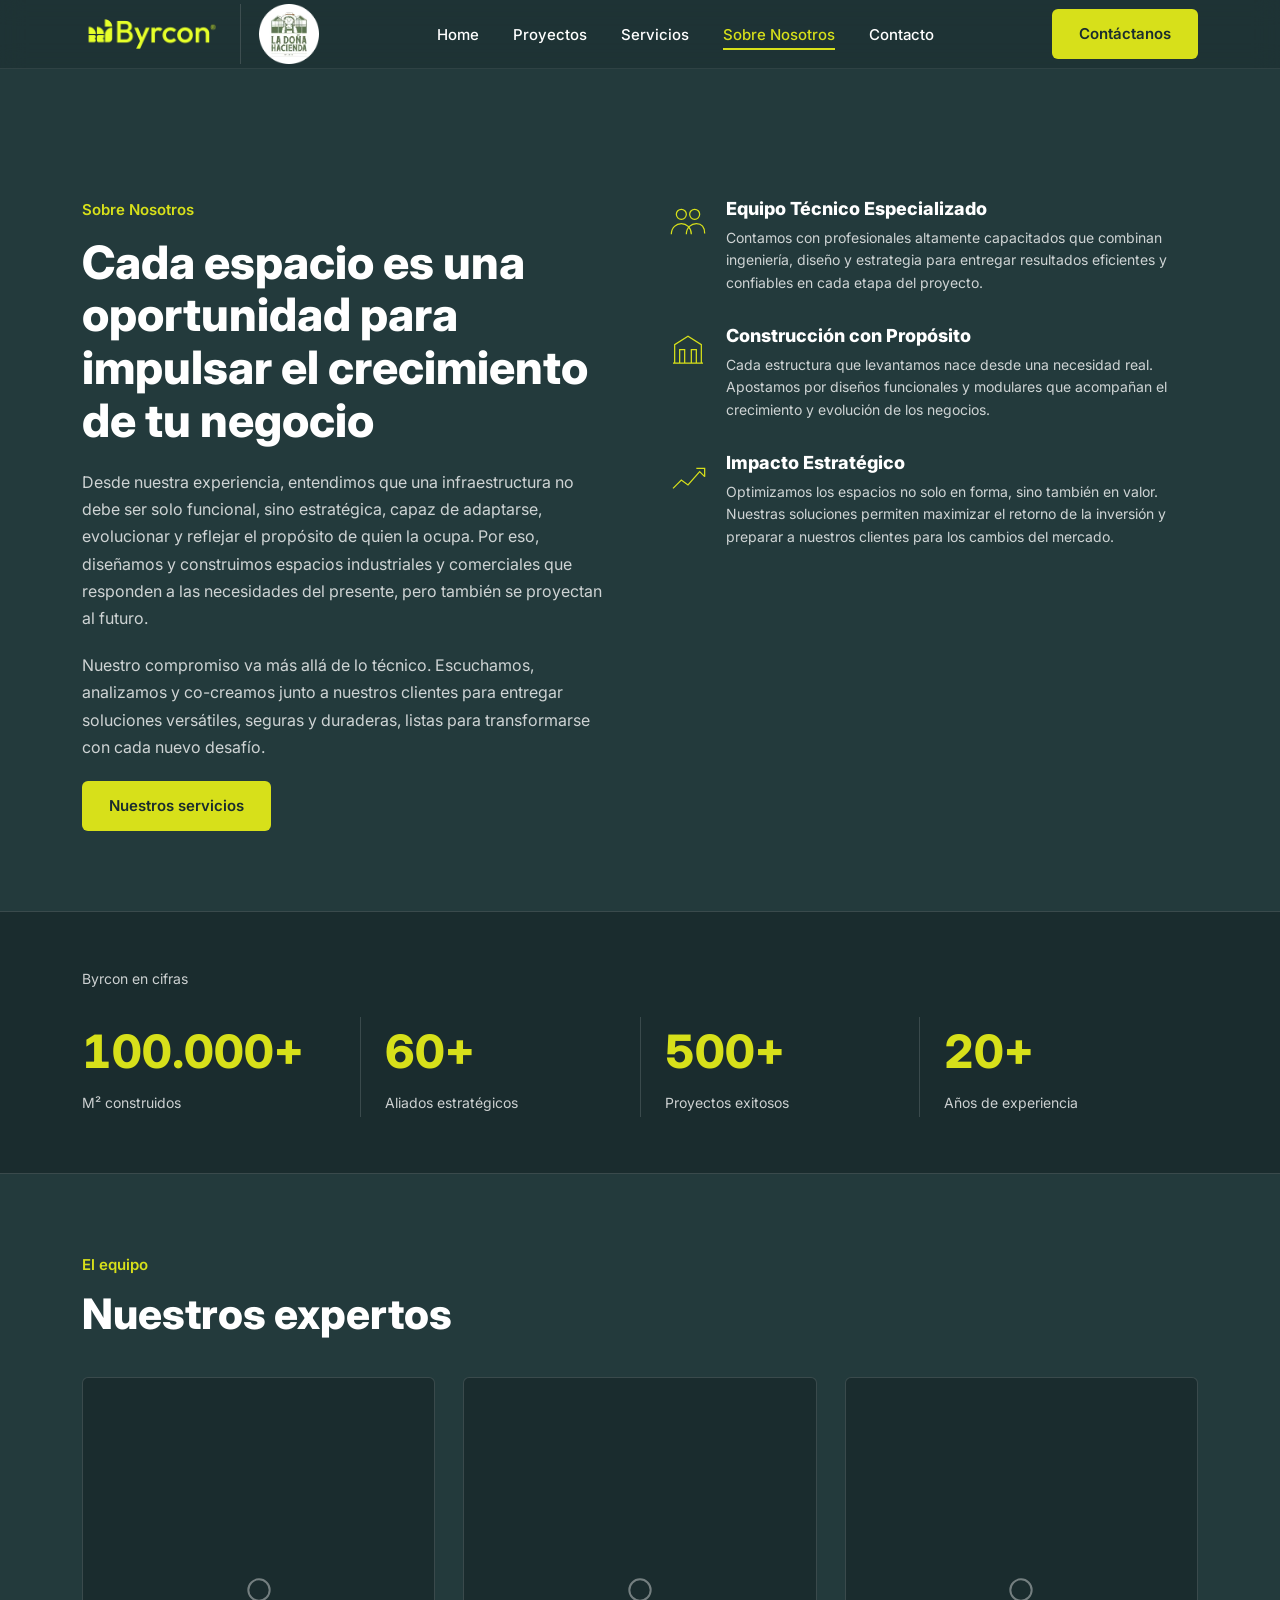
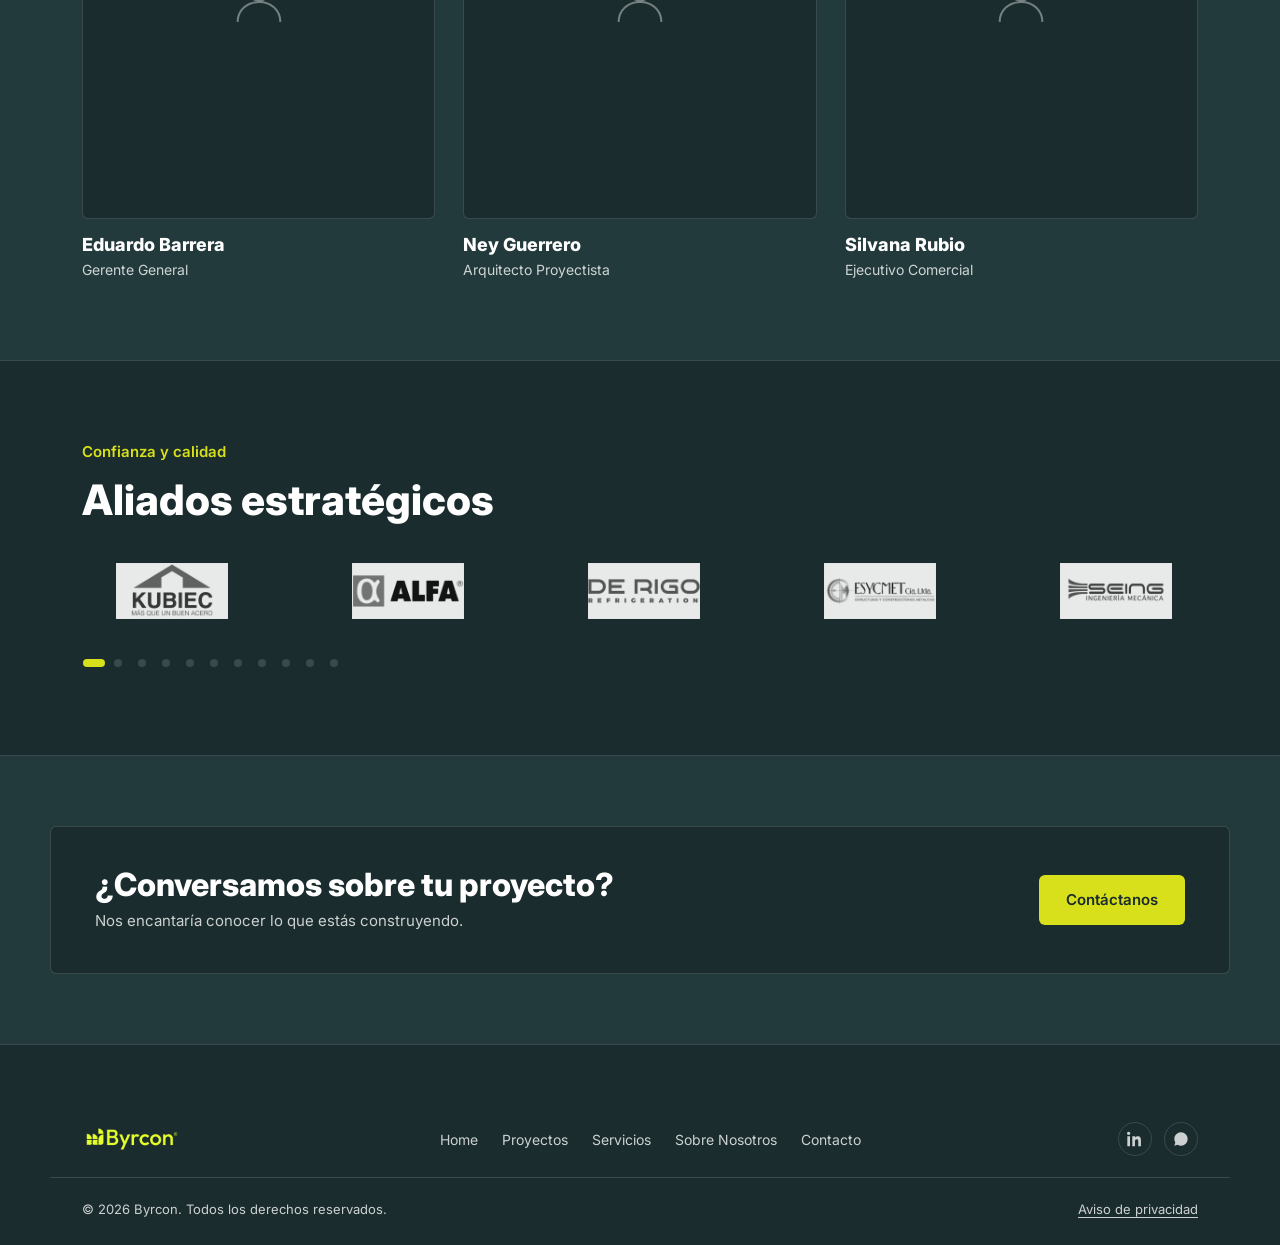
==== pages/nosotros.html @ b9a2935d "Initial commit" ====
<!DOCTYPE html>
<html lang="es">

<head>
  <meta charset="UTF-8">
  <meta name="viewport" content="width=device-width, initial-scale=1.0">
  <script>document.documentElement.classList.add('js')</script>
  <title>Sobre Nosotros | Byrcon</title>
  <meta name="description"
    content="Conoce a Byrcon: más de 20 años construyendo espacios industriales y comerciales en Ecuador, con un equipo comprometido con la calidad y la transparencia.">
  <link rel="icon" type="image/png" href="../images/favicon.png">
  <meta property="og:type" content="website">
  <meta property="og:title" content="Sobre Nosotros | Byrcon">
  <meta property="og:description" content="Conoce a Byrcon: más de 20 años construyendo espacios industriales y comerciales en Ecuador, con un equipo comprometido con la calidad y la transparencia.">
  <meta property="og:image" content="https://byrcon.com.ec/images/hero-bg.jpg">
  <meta property="og:url" content="https://byrcon.com.ec/pages/nosotros.html">
  <link rel="canonical" href="https://byrcon.com.ec/pages/nosotros.html">
  <link rel="preconnect" href="https://fonts.googleapis.com">
  <link rel="preconnect" href="https://fonts.gstatic.com" crossorigin>
  <link href="https://fonts.googleapis.com/css2?family=Inter:wght@400;500;600;700;800&display=swap" rel="stylesheet">
  <link rel="stylesheet" href="../css/base.css">
  <link rel="stylesheet" href="../css/nosotros.css">
</head>

<body>

  <header class="site-header">
    <div class="container header-row">
      <div class="logo-group">
        <a class="logo" href="../index.html">
          <img src="../images/byrcon-logo.png" alt="Byrcon" class="logo-img">
        </a>
        <a class="partner-brand-link" href="https://alesk16.github.io/LaDonaRedesign/" target="_blank" rel="noopener noreferrer" aria-label="Visitar La Doña Hacienda (sitio externo, se abre en una pestaña nueva)">
          <img src="../images/dona-hacienda-logo.png" alt="La Doña Hacienda" class="partner-brand-logo">
        </a>
      </div>

      <nav class="primary-nav" id="primaryNav">
        <ul>
          <li><a href="../index.html">Home</a></li>
          <li><a href="proyectos.html">Proyectos</a></li>
          <li><a href="servicios.html">Servicios</a></li>
          <li><a href="nosotros.html" class="active">Sobre Nosotros</a></li>
          <li><a href="../index.html#contacto">Contacto</a></li>
        </ul>
      </nav>

      <div class="header-right">
        <a href="../index.html#contacto" class="btn btn-accent">Contáctanos</a>
        <button class="menu-toggle" id="menuToggle" aria-label="Abrir menú" aria-expanded="false">
          <span></span><span></span><span></span>
        </button>
      </div>
    </div>
  </header>

  <main>
    <section class="nosotros-intro reveal">
      <div class="container nosotros-intro-grid">
        <div>
          <p class="section-eyebrow">Sobre Nosotros</p>
          <h1>Cada espacio es una oportunidad para impulsar el crecimiento de tu negocio</h1>
          <p class="nosotros-intro-p">Desde nuestra experiencia, entendimos que una infraestructura no debe ser solo
            funcional, sino estratégica, capaz de adaptarse, evolucionar y reflejar el propósito de quien la ocupa. Por
            eso, diseñamos y construimos espacios industriales y comerciales que responden a las necesidades del
            presente, pero también se proyectan al futuro.</p>
          <p class="nosotros-intro-p">Nuestro compromiso va más allá de lo técnico. Escuchamos, analizamos y co-creamos
            junto a nuestros clientes para entregar soluciones versátiles, seguras y duraderas, listas para
            transformarse con cada nuevo desafío.</p>
          <a href="servicios.html" class="btn btn-accent">Nuestros servicios</a>
        </div>

        <h2 class="sr-only">Por qué elegir Byrcon</h2>
        <div class="nosotros-features">
          <div class="nosotros-feature">
            <svg viewBox="0 0 48 48" fill="none" stroke="var(--accent)" stroke-width="1.5" aria-hidden="true">
              <circle cx="16" cy="16" r="6" />
              <circle cx="32" cy="16" r="6" />
              <path d="M4 40c0-8 6-13 12-13s12 5 12 13M22 40c0-8 6-13 12-13s10 4 10 12" />
            </svg>
            <div>
              <h3>Equipo Técnico Especializado</h3>
              <p>Contamos con profesionales altamente capacitados que combinan ingeniería, diseño y estrategia para
                entregar resultados eficientes y confiables en cada etapa del proyecto.</p>
            </div>
          </div>
          <div class="nosotros-feature">
            <svg viewBox="0 0 48 48" fill="none" stroke="var(--accent)" stroke-width="1.5" aria-hidden="true">
              <path d="M6 42h36M8 42V20l16-10 16 10v22M14 42V26h6v16M28 42V26h6v16" />
            </svg>
            <div>
              <h3>Construcción con Propósito</h3>
              <p>Cada estructura que levantamos nace desde una necesidad real. Apostamos por diseños funcionales y
                modulares que acompañan el crecimiento y evolución de los negocios.</p>
            </div>
          </div>
          <div class="nosotros-feature">
            <svg viewBox="0 0 48 48" fill="none" stroke="var(--accent)" stroke-width="1.5" aria-hidden="true">
              <path d="M6 40l10-10 8 6 14-16 6 6" />
              <path d="M34 16h10v10" />
            </svg>
            <div>
              <h3>Impacto Estratégico</h3>
              <p>Optimizamos los espacios no solo en forma, sino también en valor. Nuestras soluciones permiten
                maximizar el retorno de la inversión y preparar a nuestros clientes para los cambios del mercado.</p>
            </div>
          </div>
        </div>
      </div>
    </section>

    <section class="stats" id="cifras">
      <div class="container">
        <p class="stats-caption">Byrcon en cifras</p>
        <div class="stats-grid">
          <div class="stat-card">
            <div class="stat-num" data-target="100000" data-suffix="+" data-format="1">100.000+</div>
            <p class="stat-label">M² construidos</p>
          </div>
          <div class="stat-card">
            <div class="stat-num" data-target="60" data-suffix="+">60+</div>
            <p class="stat-label">Aliados estratégicos</p>
          </div>
          <div class="stat-card">
            <div class="stat-num" data-target="500" data-suffix="+">500+</div>
            <p class="stat-label">Proyectos exitosos</p>
          </div>
          <div class="stat-card">
            <div class="stat-num" data-target="20" data-suffix="+">20+</div>
            <p class="stat-label">Años de experiencia</p>
          </div>
        </div>
      </div>
    </section>

    <section class="team reveal">
      <div class="container">
        <p class="section-eyebrow">El equipo</p>
        <h2>Nuestros expertos</h2>
        <!-- Cuando haya foto real: reemplazar
           <div class="team-photo team-photo-pending" aria-hidden="true"><svg>...</svg></div>
           por
           <div class="team-photo"><img src="../images/equipo/sss.jpg" alt="Empleado1"></div> -->
        <div class="team-grid">
          <div class="team-card">
            <div class="team-photo team-photo-pending" aria-hidden="true">
              <svg viewBox="0 0 48 48" fill="none" stroke="var(--text-muted)" stroke-width="1.5">
                <circle cx="24" cy="18" r="8" />
                <path d="M8 42c0-9 7-15 16-15s16 6 16 15" />
              </svg>
            </div>
            <h3>Eduardo Barrera</h3>
            <p>Gerente General</p>
          </div>
          <div class="team-card">
            <div class="team-photo team-photo-pending" aria-hidden="true">
              <svg viewBox="0 0 48 48" fill="none" stroke="var(--text-muted)" stroke-width="1.5">
                <circle cx="24" cy="18" r="8" />
                <path d="M8 42c0-9 7-15 16-15s16 6 16 15" />
              </svg>
            </div>
            <h3>Ney Guerrero</h3>
            <p>Arquitecto Proyectista</p>
          </div>
          <div class="team-card">
            <div class="team-photo team-photo-pending" aria-hidden="true">
              <svg viewBox="0 0 48 48" fill="none" stroke="var(--text-muted)" stroke-width="1.5">
                <circle cx="24" cy="18" r="8" />
                <path d="M8 42c0-9 7-15 16-15s16 6 16 15" />
              </svg>
            </div>
            <h3>Silvana Rubio</h3>
            <p>Ejecutivo Comercial</p>
          </div>
        </div>
      </div>
    </section>

    <section class="partners reveal">
      <div class="container">
        <p class="section-eyebrow">Confianza y calidad</p>
        <h2>Aliados estratégicos</h2>

        <div class="partners-slider" id="partnersSlider">
          <div class="partners-viewport">
            <div class="partners-strip" id="partnersStrip">
              <div class="partners-item"><img src="../images/logos-aliados/kubiec.png" alt="Kubiec" loading="lazy"></div>
              <div class="partners-item"><img src="../images/logos-aliados/alfa.png" alt="Alfa" loading="lazy"></div>
              <div class="partners-item"><img src="../images/logos-aliados/de-rigo.png" alt="De Rigo" loading="lazy"></div>
              <div class="partners-item"><img src="../images/logos-aliados/esycmet.png" alt="Esycmet" loading="lazy"></div>
              <div class="partners-item"><img src="../images/logos-aliados/seing.png" alt="Seing" loading="lazy"></div>
              <div class="partners-item"><img src="../images/logos-aliados/arneg.png" alt="arneg" loading="lazy"></div>
              <div class="partners-item"><img src="../images/logos-aliados/novacero.png" alt="Novacero" loading="lazy"></div>
              <div class="partners-item"><img src="../images/logos-aliados/ie-ingenieria.png" alt="IE Ingeniería" loading="lazy"></div>
              <div class="partners-item"><img src="../images/logos-aliados/duquematriz.png" alt="Duquematriz" loading="lazy"></div>
              <div class="partners-item"><img src="../images/logos-aliados/opm.png" alt="OPM" loading="lazy"></div>
              <div class="partners-item"><img src="../images/logos-aliados/grupo-pasquel.png" alt="Grupo Pasquel" loading="lazy"></div>
              <div class="partners-item" aria-hidden="true"><img src="../images/logos-aliados/kubiec.png" alt="" loading="lazy"></div>
              <div class="partners-item" aria-hidden="true"><img src="../images/logos-aliados/alfa.png" alt="" loading="lazy"></div>
              <div class="partners-item" aria-hidden="true"><img src="../images/logos-aliados/de-rigo.png" alt="" loading="lazy"></div>
            </div>
          </div>
          <div class="partners-dots" id="partnersDots"></div>
        </div>
      </div>
    </section>

    <section class="cta-band reveal">
      <div class="container cta-band-inner">
        <div>
          <h2>¿Conversamos sobre tu proyecto?</h2>
          <p>Nos encantaría conocer lo que estás construyendo.</p>
        </div>
        <a href="../index.html#contacto" class="btn btn-accent">Contáctanos</a>
      </div>
    </section>
  </main>

  <footer class="site-footer">
    <div class="container footer-top">
      <a class="logo" href="../index.html">
        <img src="../images/byrcon-logo.png" alt="Byrcon" class="logo-img" loading="lazy">
      </a>

      <nav class="footer-nav">
        <ul>
          <li><a href="../index.html">Home</a></li>
          <li><a href="proyectos.html">Proyectos</a></li>
          <li><a href="servicios.html">Servicios</a></li>
          <li><a href="nosotros.html">Sobre Nosotros</a></li>
          <li><a href="../index.html#contacto">Contacto</a></li>
        </ul>
      </nav>

      <div class="footer-social">
        <a class="social-icon" href="https://www.linkedin.com/company/byrcon/" aria-label="LinkedIn" target="_blank"
          rel="noopener">
          <svg viewBox="0 0 24 24" fill="currentColor">
            <path
              d="M4.98 3.5C4.98 4.9 3.9 6 2.5 6S0 4.9 0 3.5 1.1 1 2.5 1s2.48 1.1 2.48 2.5zM.5 8h4V23h-4V8zM8.5 8h3.8v2.05h.05c.53-1 1.83-2.05 3.77-2.05 4.03 0 4.78 2.65 4.78 6.1V23h-4v-6.9c0-1.65-.03-3.77-2.3-3.77-2.3 0-2.65 1.8-2.65 3.65V23h-4V8z" />
          </svg>
        </a>
        <a class="social-icon" href="#" aria-label="WhatsApp" target="_blank" rel="noopener">
          <svg viewBox="0 0 24 24" fill="currentColor">
            <path
              d="M17.5 14.4c-.3-.1-1.7-.9-2-1-.3-.1-.5-.1-.7.1-.2.3-.8 1-.9 1.2-.2.2-.3.2-.6.1-.3-.1-1.3-.5-2.4-1.5-.9-.8-1.5-1.8-1.7-2.1-.2-.3 0-.5.1-.6.1-.1.3-.3.4-.5.1-.1.2-.3.3-.4.1-.2 0-.4 0-.5C10 9 9.5 7.8 9.3 7.3c-.2-.5-.4-.4-.5-.4h-.5c-.2 0-.5.1-.7.3-.3.3-1 1-1 2.4s1 2.8 1.2 3c.1.2 2 3.1 4.9 4.3.7.3 1.2.5 1.6.6.7.2 1.3.2 1.8.1.5-.1 1.7-.7 1.9-1.4.2-.7.2-1.2.2-1.4-.1-.1-.3-.2-.6-.4zM12 2C6.5 2 2 6.5 2 12c0 1.9.5 3.6 1.5 5.2L2 22l4.9-1.3C8.4 21.5 10.1 22 12 22c5.5 0 10-4.5 10-10S17.5 2 12 2z" />
          </svg>
        </a>
      </div>
    </div>

    <div class="container footer-bottom">
      <span>© 2026 Byrcon. Todos los derechos reservados.</span>
      <a href="privacidad.html">Aviso de privacidad</a>
    </div>
  </footer>

  <script src="../js/base.js"></script>
</body>

</html>
---- css/base.css ----
/* =========================================================
   BYRCON — base (compartido por TODAS las páginas)
   Variables al inicio: si tienes el manual de marca con hex
   exactos, solo hay que cambiarlos aquí y todo el sitio se
   actualiza.
   Carga siempre PRIMERO, antes del CSS propio de cada página.
   ========================================================= */

:root{
  /* -- Marca (aproximados, ajustar con manual real) -- */
  --bg-dark:#233A3C;         /* fondo oscuro principal */
  --bg-dark-deep:#1A2C2E;    /* variante más oscura, para header/footer */
  --accent:#D7E01A;          /* verde lima, botones y acentos */
  --accent-ink:#1A2C2E;      /* texto sobre el acento (oscuro, no blanco) */
  --white:#FFFFFF;
  --text-muted:rgba(255,255,255,0.78);
  --border-soft:rgba(255,255,255,0.14);

  --radius:6px;
  --maxw:1180px;
  --font:'Inter', sans-serif;
}

*,*::before,*::after{box-sizing:border-box;}
html{scroll-behavior:smooth;scroll-padding-top:80px;}
body{
  margin:0;
  font-family:var(--font);
  background:var(--bg-dark);
  color:var(--white);
  line-height:1.5;
  -webkit-font-smoothing:antialiased;
}
h1,h2,h3{margin:0;font-weight:800;line-height:1.1;}
p{margin:0;}
a{color:inherit;text-decoration:none;}
ul{list-style:none;margin:0;padding:0;}
img{display:block;max-width:100%;}
button{font-family:inherit;cursor:pointer;}
*:focus-visible{outline:2px solid var(--accent);outline-offset:3px;}

.container{max-width:var(--maxw);margin:0 auto;padding:0 32px;}
@media (max-width:640px){.container{padding:0 20px;}}

/* -------- Botones -------- */
.btn{
  display:inline-flex;align-items:center;gap:8px;
  padding:13px 26px;
  font-size:15px;font-weight:600;
  border-radius:var(--radius);
  border:1px solid transparent;
  transition:background 0.15s ease, color 0.15s ease, border-color 0.15s ease;
  white-space:nowrap;
}
.btn-accent{background:var(--accent);color:var(--accent-ink);}
.btn-accent:hover{background:var(--white);}
.btn-outline{background:transparent;color:var(--white);border-color:var(--border-soft);}
.btn-outline:hover{border-color:var(--white);}

/* -------- Header -------- */
.site-header{
  position:sticky;top:0;z-index:50;
  background:rgba(26,44,46,0.5);
  backdrop-filter:blur(12px);
  -webkit-backdrop-filter:blur(12px);
  border-bottom:1px solid rgba(255,255,255,0.08);
}
.header-row{
  display:flex;align-items:center;justify-content:space-between;
  height:68px;
  overflow:visible;
}
.logo{display:flex;align-items:center;gap:10px;}
.logo-img{height:34px;width:auto;}
.site-header .logo-img{height:140px;}

.logo-group{display:flex;align-items:center;}
.partner-brand-link{
  display:flex;align-items:center;flex-shrink:0;
  margin-left:18px;padding-left:18px;
  border-left:1px solid var(--border-soft);
}
.partner-brand-logo{height:60px;width:auto;}

.primary-nav ul{display:flex;gap:34px;}
.primary-nav a{
  font-size:15px;font-weight:500;color:var(--white);
  padding-bottom:4px;border-bottom:2px solid transparent;
  transition:border-color 0.15s ease, color 0.15s ease;
}
.primary-nav a:hover,.primary-nav a.active{
  border-bottom-color:var(--accent);color:var(--accent);
}

.header-right{display:flex;align-items:center;gap:20px;}
.menu-toggle{display:none;background:none;border:none;padding:10px;flex-direction:column;gap:5px;}
.menu-toggle span{width:24px;height:2px;background:var(--white);display:block;}

@media (max-width:900px){
  .primary-nav{
    position:absolute;left:0;right:0;top:100%;
    background:var(--bg-dark-deep);border-bottom:1px solid var(--border-soft);
    max-height:0;overflow:hidden;transition:max-height 0.25s ease;
  }
  .primary-nav.open{max-height:320px;}
  .primary-nav ul{flex-direction:column;gap:0;padding:8px 32px 20px;}
  .primary-nav a{display:block;padding:12px 0;border-bottom:1px solid var(--border-soft);}
  .menu-toggle{display:flex;}
  .header-right .btn{padding:10px 18px;font-size:14px;}
  .site-header .logo-img{height:64px;}
  .partner-brand-logo{height:26px;}
  .partner-brand-link{margin-left:12px;padding-left:12px;}
}

/* -------- Utilidad: revelar al hacer scroll (se reutiliza en toda la web) -------- */
.js .reveal{opacity:0;transform:translateY(20px);transition:opacity 0.6s ease, transform 0.6s ease;}
.js .reveal.is-visible{opacity:1;transform:none;}

@media (prefers-reduced-motion:reduce){
  .reveal{opacity:1 !important;transform:none !important;transition:none !important;}
}

/* -------- Secciones genéricas -------- */
.section-eyebrow{color:var(--accent);font-weight:600;font-size:15px;margin-bottom:14px;}
.section-lede{color:var(--text-muted);font-size:16px;max-width:52ch;margin-bottom:28px;}

/* -------- Footer -------- */
.site-footer{
  border-top:1px solid var(--border-soft);
  background:var(--bg-dark-deep);
  padding:44px 0 26px;
}
.footer-top{
  display:flex;justify-content:space-between;align-items:center;
  flex-wrap:wrap;gap:24px;
  height:60px;
  overflow:visible;
  margin-bottom:28px;
}
.site-footer .logo-img{height:100px;}
.footer-nav ul{display:flex;gap:24px;flex-wrap:wrap;}
.footer-nav a{font-size:14px;color:var(--text-muted);transition:color 0.15s ease;}
.footer-nav a:hover{color:var(--white);}

.footer-social{display:flex;gap:12px;}
.social-icon{
  width:34px;height:34px;border-radius:50%;
  border:1px solid var(--border-soft);
  display:flex;align-items:center;justify-content:center;
  color:var(--text-muted);
  transition:border-color 0.15s ease, color 0.15s ease;
}
.social-icon svg{width:16px;height:16px;}
.social-icon:hover{border-color:var(--accent);color:var(--accent);}

.footer-bottom{
  display:flex;justify-content:space-between;flex-wrap:wrap;gap:10px;
  padding-top:22px;border-top:1px solid var(--border-soft);
  font-size:13px;color:var(--text-muted);
}
.footer-bottom a{color:var(--text-muted);text-decoration:underline;text-underline-offset:3px;}
.footer-bottom a:hover{color:var(--white);}

@media (max-width:640px){
  .footer-top{flex-direction:column;align-items:flex-start;height:auto;}
}

/* -------- Página interior: banner -------- */
.page-banner{
  padding:120px 0 60px;
  background:var(--bg-dark-deep);
  border-bottom:1px solid var(--border-soft);
}
.page-banner h1{font-size:clamp(36px,5vw,54px);margin:14px 0 16px;}
.page-banner-lede{color:var(--text-muted);font-size:17px;max-width:60ch;}

/* -------- Banda de CTA (páginas interiores) -------- */
.cta-band{padding:70px 0;}
.cta-band-inner{
  display:flex;justify-content:space-between;align-items:center;flex-wrap:wrap;gap:24px;
  border:1px solid var(--border-soft);border-radius:var(--radius);
  padding:40px 44px;background:var(--bg-dark-deep);
}
.cta-band-inner h2{font-size:clamp(24px,3vw,32px);margin-bottom:8px;}
.cta-band-inner p{color:var(--text-muted);font-size:15px;}

/* -------- Tarjetas de proyecto (reutilizado en Home y en proyectos.html) -------- */
.project-grid{display:grid;grid-template-columns:repeat(2,1fr);gap:24px;}

.project-card{
  display:block;border:1px solid var(--border-soft);border-radius:var(--radius);overflow:hidden;
  background:var(--bg-dark-deep);
  transition:transform 0.2s ease, border-color 0.2s ease, box-shadow 0.2s ease;
}
.project-card:hover{
  transform:translateY(-4px);
  border-color:var(--accent);
  box-shadow:0 16px 32px rgba(0,0,0,0.28);
}

.project-visual{
  position:relative;aspect-ratio:16/10;
  display:flex;align-items:center;justify-content:center;
  background:
    repeating-linear-gradient(135deg, rgba(255,255,255,0.03) 0 2px, transparent 2px 14px),
    var(--bg-dark);
}
.project-visual svg{width:88px;height:88px;opacity:0.85;}
.project-visual img{width:100%;height:100%;object-fit:cover;}
.project-pending{
  position:absolute;bottom:12px;left:12px;
  font-size:11px;color:var(--text-muted);
  border:1px solid var(--border-soft);
  padding:4px 9px;border-radius:var(--radius);
  background:rgba(26,44,46,0.7);
}

.project-info{padding:20px 22px 22px;}
.project-info h3{font-size:19px;font-weight:700;margin-bottom:4px;}
.project-info p{font-size:14px;color:var(--text-muted);}

@media (max-width:700px){
  .project-grid{grid-template-columns:1fr;}
}

/* -------- Cifras (reutilizado en Home y Nosotros) -------- */
.stats{
  background:var(--bg-dark-deep);
  border-top:1px solid var(--border-soft);
  border-bottom:1px solid var(--border-soft);
  padding:56px 0;
}
.stats-caption{color:var(--text-muted);font-size:14px;margin-bottom:28px;}
.stats-grid{
  display:grid;grid-template-columns:repeat(4,1fr);gap:1px;
  background:var(--border-soft);
}
.stat-card{
  background:var(--bg-dark-deep);
  padding:0 24px 4px;
}
.stat-card:first-child{padding-left:0;}
.stat-num{
  font-size:clamp(34px,4vw,46px);font-weight:800;color:var(--accent);
  font-variant-numeric:tabular-nums;
}
.stat-label{font-size:14px;color:var(--text-muted);margin-top:6px;max-width:24ch;}

@media (max-width:760px){
  .stats-grid{grid-template-columns:1fr 1fr;row-gap:28px;}
  .stat-card{padding-left:20px;}
  .stat-card:nth-child(odd){padding-left:0;}
}

/* -------- Aliados estratégicos (reutilizado en Servicios y Nosotros) -------- */
.partners{
  padding:80px 0;
  background:var(--bg-dark-deep);
  border-top:1px solid var(--border-soft);
  border-bottom:1px solid var(--border-soft);
}
.partners h2{font-size:clamp(28px,3.4vw,42px);margin:14px 0 40px;}

.partners-slider{touch-action:pan-y;cursor:grab;user-select:none;}
.partners-slider.is-dragging{cursor:grabbing;}

.partners-viewport{overflow:hidden;}
.partners-strip{display:flex;align-items:center;gap:56px;transition:transform 0.5s ease;}
.partners-item{flex:0 0 180px;height:56px;display:flex;align-items:center;justify-content:center;}
.partners-item img{
  max-height:100%;max-width:100%;object-fit:contain;
  filter:grayscale(1);
  opacity:0.9;
  transition:opacity 0.2s ease;
  -webkit-user-drag:none;pointer-events:none;
}
.partners-item:hover img{opacity:1;}

.partners-dots{display:flex;flex-wrap:wrap;gap:0;margin-top:32px;}
.partners-dot{
  width:24px;height:24px;padding:0;background:none;border:none;
  display:flex;align-items:center;justify-content:center;
  position:relative;
}
.partners-dot::before{
  content:"";width:8px;height:8px;border-radius:50%;
  background:var(--border-soft);
  transition:background 0.15s ease, width 0.15s ease;
}
.partners-dot.is-active::before{background:var(--accent);width:22px;border-radius:4px;}

@media (max-width:640px){
  .partners-strip{gap:36px;}
  .partners-item{flex-basis:130px;height:44px;}
}

/* -------- Utilidad: solo lectores de pantalla (oculta visualmente, mantiene accesible) -------- */
.sr-only{
  position:absolute;width:1px;height:1px;padding:0;margin:-1px;
  overflow:hidden;clip:rect(0,0,0,0);white-space:nowrap;border:0;
}
---- css/nosotros.css ----
/* =========================================================
   BYRCON — estilos específicos de nosotros.html
   Requiere css/base.css cargado antes que este archivo.
   ========================================================= */

/* -------- Intro + features -------- */
.nosotros-intro{padding:130px 0 80px;}
.nosotros-intro-grid{display:grid;grid-template-columns:1fr 1fr;gap:56px;align-items:start;}
.nosotros-intro h1{font-size:clamp(32px,4vw,46px);margin:14px 0 22px;line-height:1.15;}
.nosotros-intro-p{color:var(--text-muted);font-size:16px;line-height:1.7;margin-bottom:20px;max-width:56ch;}

.nosotros-features{display:flex;flex-direction:column;gap:32px;}
.nosotros-feature{display:flex;gap:18px;}
.nosotros-feature svg{width:40px;height:40px;flex-shrink:0;margin-top:2px;}
.nosotros-feature h3{font-size:18px;margin-bottom:8px;}
.nosotros-feature p{font-size:14px;color:var(--text-muted);line-height:1.6;}

@media (max-width:900px){
  .nosotros-intro-grid{grid-template-columns:1fr;}
}
@media (max-width:640px){
  .nosotros-intro{padding:90px 0 60px;}
}

/* -------- Equipo -------- */
.team{padding:80px 0;}
.team h2{font-size:clamp(28px,3.4vw,42px);margin:14px 0 40px;}
.team-grid{display:grid;grid-template-columns:repeat(3,1fr);gap:28px;}
.team-photo{
  aspect-ratio:4/5;border-radius:var(--radius);
  background:var(--bg-dark-deep);border:1px solid var(--border-soft);
  display:flex;align-items:center;justify-content:center;
  margin-bottom:16px;overflow:hidden;
}
.team-photo img{width:100%;height:100%;object-fit:cover;}
.team-photo-pending svg{width:64px;height:64px;opacity:0.5;}
.team-card h3{font-size:18px;margin-bottom:4px;}
.team-card p{font-size:14px;color:var(--text-muted);}

@media (max-width:700px){.team-grid{grid-template-columns:1fr 1fr;}}
@media (max-width:480px){.team-grid{grid-template-columns:1fr;max-width:280px;margin:0 auto;}}
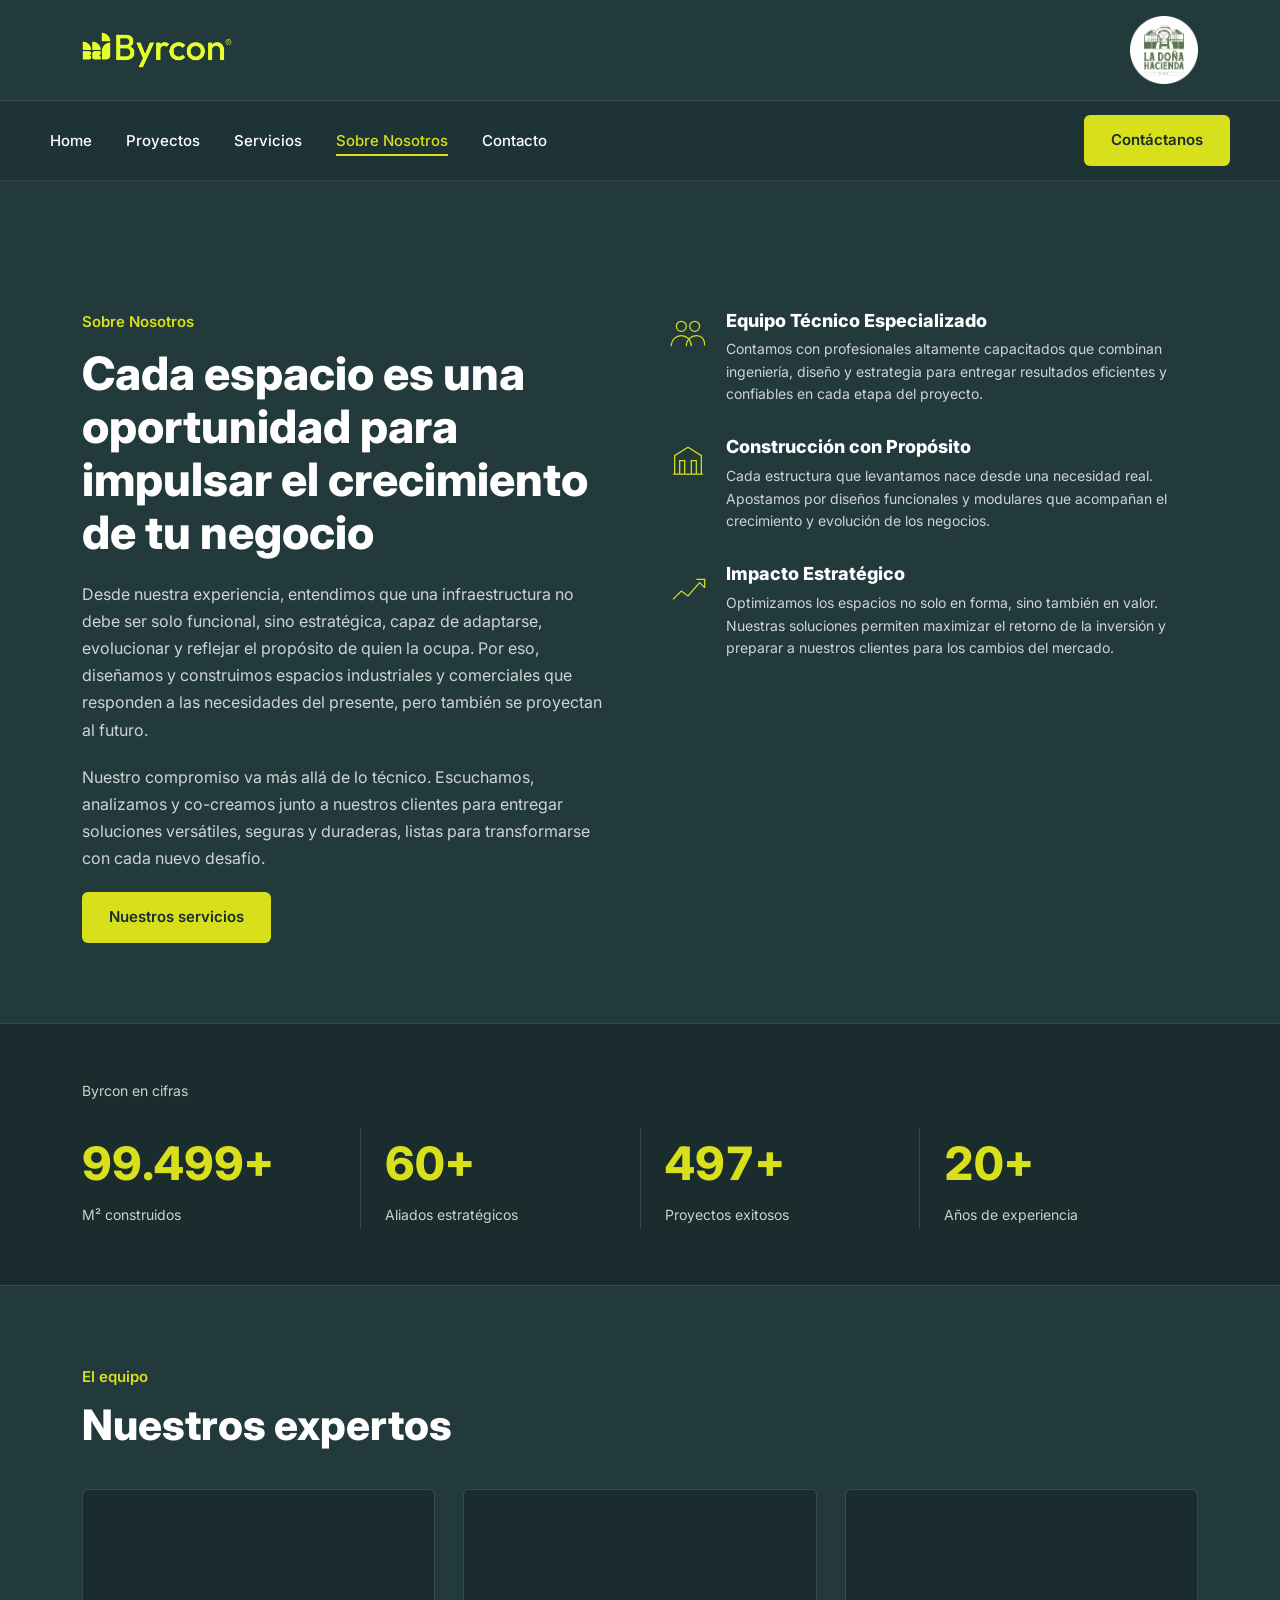
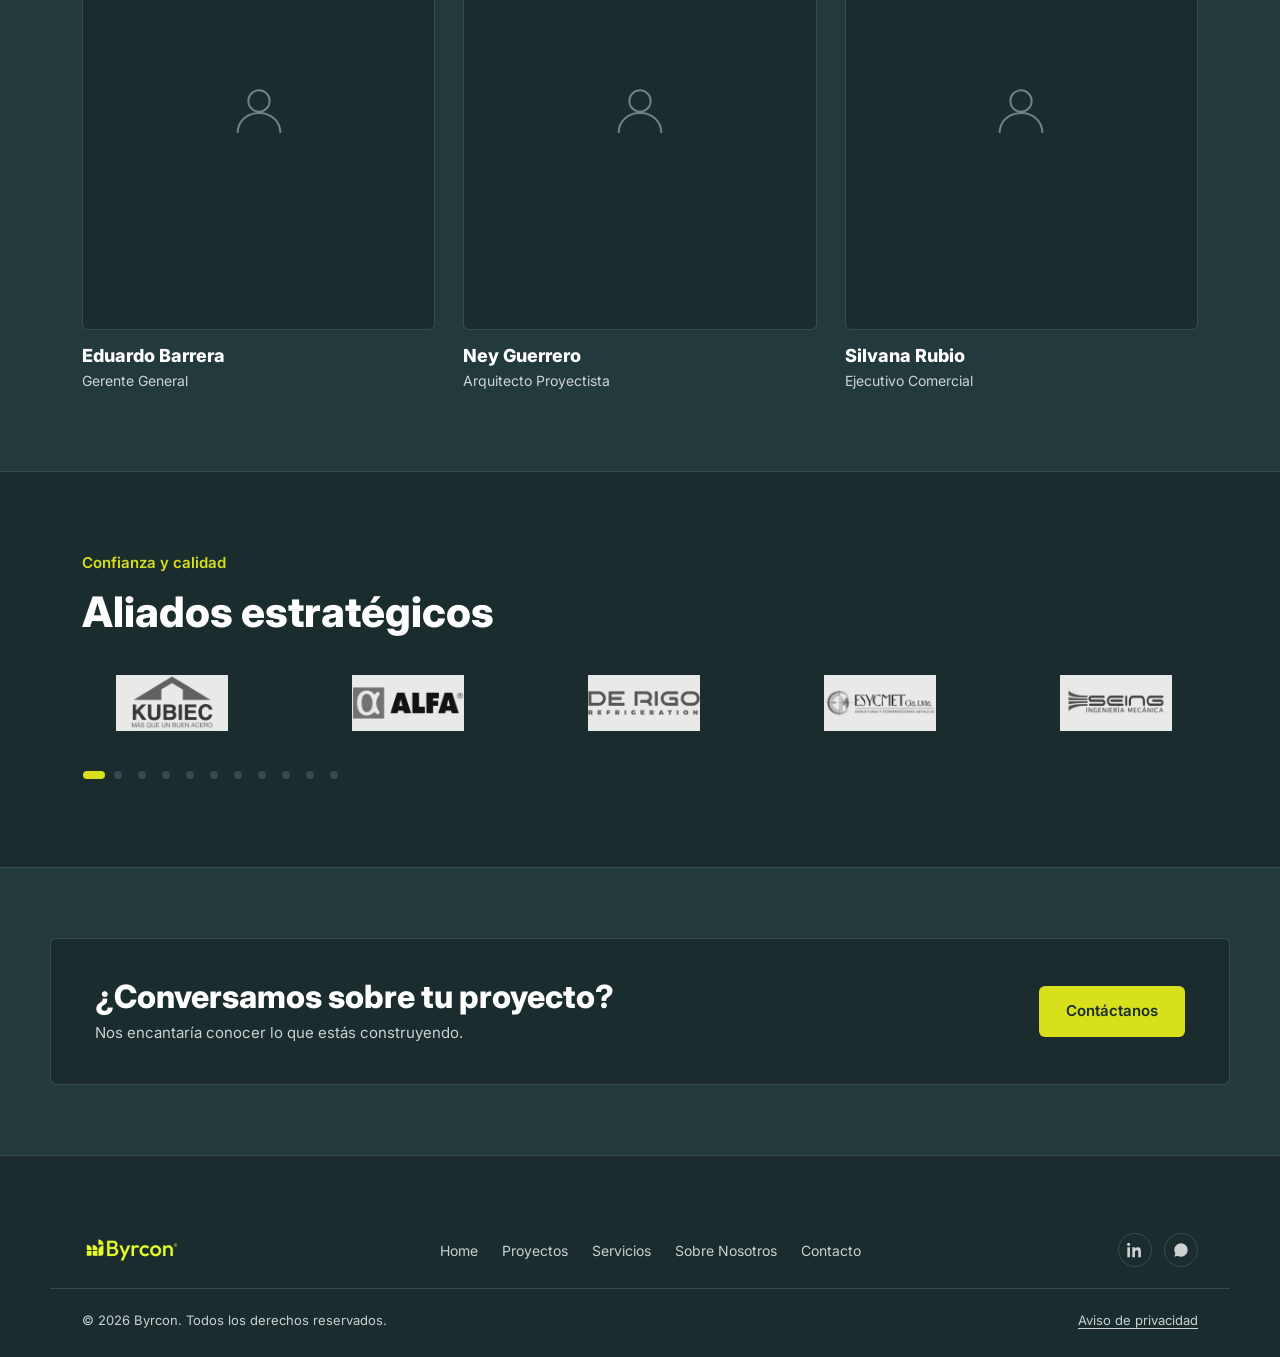
==== commit 577aaab5: "Actualización de logos" ====
--- a/pages/nosotros.html
+++ b/pages/nosotros.html
@@ -24,32 +24,36 @@
 
 <body>
 
-  <header class="site-header">
-    <div class="container header-row">
-      <div class="logo-group">
+  <header class="site-header" id="siteHeader">
+    <div class="header-top">
+      <div class="container header-top-inner">
         <a class="logo" href="../index.html">
-          <img src="../images/byrcon-logo.png" alt="Byrcon" class="logo-img">
-        </a>
-        <a class="partner-brand-link" href="https://alesk16.github.io/LaDonaRedesign/" target="_blank" rel="noopener noreferrer" aria-label="Visitar La Doña Hacienda (sitio externo, se abre en una pestaña nueva)">
+          <img src="../images/byrcon-logo-cropped.png" alt="Byrcon" class="logo-img">
+        </a>
+        <a class="partner-brand-link" href="https://ladonahacienda.com.ec/" target="_blank" rel="noopener noreferrer" aria-label="Visitar La Doña Hacienda (sitio externo, se abre en una pestaña nueva)">
           <img src="../images/dona-hacienda-logo.png" alt="La Doña Hacienda" class="partner-brand-logo">
         </a>
       </div>
-
-      <nav class="primary-nav" id="primaryNav">
-        <ul>
-          <li><a href="../index.html">Home</a></li>
-          <li><a href="proyectos.html">Proyectos</a></li>
-          <li><a href="servicios.html">Servicios</a></li>
-          <li><a href="nosotros.html" class="active">Sobre Nosotros</a></li>
-          <li><a href="../index.html#contacto">Contacto</a></li>
-        </ul>
-      </nav>
-
-      <div class="header-right">
-        <a href="../index.html#contacto" class="btn btn-accent">Contáctanos</a>
-        <button class="menu-toggle" id="menuToggle" aria-label="Abrir menú" aria-expanded="false">
-          <span></span><span></span><span></span>
-        </button>
+    </div>
+
+    <div class="header-bottom">
+      <div class="container header-row">
+        <nav class="primary-nav" id="primaryNav">
+          <ul>
+            <li><a href="../index.html">Home</a></li>
+            <li><a href="proyectos.html">Proyectos</a></li>
+            <li><a href="servicios.html">Servicios</a></li>
+            <li><a href="nosotros.html" class="active">Sobre Nosotros</a></li>
+            <li><a href="../index.html#contacto">Contacto</a></li>
+          </ul>
+        </nav>
+
+        <div class="header-right">
+          <a href="../index.html#contacto" class="btn btn-accent">Contáctanos</a>
+          <button class="menu-toggle" id="menuToggle" aria-label="Abrir menú" aria-expanded="false">
+            <span></span><span></span><span></span>
+          </button>
+        </div>
       </div>
     </div>
   </header>
@@ -258,4 +262,4 @@
   <script src="../js/base.js"></script>
 </body>
 
-</html>+</html>
--- a/css/base.css
+++ b/css/base.css
@@ -58,8 +58,28 @@
 .btn-outline:hover{border-color:var(--white);}
 
 /* -------- Header -------- */
+/* Dos filas: arriba logos (se van con el scroll), abajo nav + CTA (queda pegada).
+   El sticky va en .site-header con top negativo = alto de .header-top: así la fila
+   de logos sale de pantalla y la de nav se queda. (Un sticky en .header-bottom no
+   funcionaría: quedaría atrapado dentro del <header>, que termina justo debajo.)
+   Si cambias el alto de la fila de logos, cambia solo --header-top-h. */
 .site-header{
-  position:sticky;top:0;z-index:50;
+  --header-top-h:101px;
+  position:sticky;top:calc(-1 * var(--header-top-h));z-index:50;
+}
+.header-top{
+  height:var(--header-top-h);
+  display:flex;align-items:center;
+  border-bottom:1px solid rgba(255,255,255,0.12);
+}
+.header-top-inner{
+  flex:1;
+  display:flex;align-items:center;justify-content:space-between;
+}
+.header-top .logo-img{height:36px;width:auto;}
+
+.header-bottom{
+  position:relative;
   background:rgba(26,44,46,0.5);
   backdrop-filter:blur(12px);
   -webkit-backdrop-filter:blur(12px);
@@ -67,20 +87,14 @@
 }
 .header-row{
   display:flex;align-items:center;justify-content:space-between;
-  height:68px;
-  overflow:visible;
-}
+  padding:14px 0;
+}
+
 .logo{display:flex;align-items:center;gap:10px;}
 .logo-img{height:34px;width:auto;}
-.site-header .logo-img{height:140px;}
-
-.logo-group{display:flex;align-items:center;}
-.partner-brand-link{
-  display:flex;align-items:center;flex-shrink:0;
-  margin-left:18px;padding-left:18px;
-  border-left:1px solid var(--border-soft);
-}
-.partner-brand-logo{height:60px;width:auto;}
+
+.partner-brand-link{display:flex;align-items:center;flex-shrink:0;}
+.partner-brand-logo{height:68px;width:auto;}
 
 .primary-nav ul{display:flex;gap:34px;}
 .primary-nav a{
@@ -97,6 +111,10 @@
 .menu-toggle span{width:24px;height:2px;background:var(--white);display:block;}
 
 @media (max-width:900px){
+  .site-header{--header-top-h:77px;}
+  .header-top .logo-img{height:28px;}
+  .partner-brand-link{display:none;}
+
   .primary-nav{
     position:absolute;left:0;right:0;top:100%;
     background:var(--bg-dark-deep);border-bottom:1px solid var(--border-soft);
@@ -106,10 +124,8 @@
   .primary-nav ul{flex-direction:column;gap:0;padding:8px 32px 20px;}
   .primary-nav a{display:block;padding:12px 0;border-bottom:1px solid var(--border-soft);}
   .menu-toggle{display:flex;}
+  .header-right{margin-left:auto;} /* la nav pasa a absolute: sin esto el CTA queda a la izquierda */
   .header-right .btn{padding:10px 18px;font-size:14px;}
-  .site-header .logo-img{height:64px;}
-  .partner-brand-logo{height:26px;}
-  .partner-brand-link{margin-left:12px;padding-left:12px;}
 }
 
 /* -------- Utilidad: revelar al hacer scroll (se reutiliza en toda la web) -------- */
@@ -298,4 +314,4 @@
 .sr-only{
   position:absolute;width:1px;height:1px;padding:0;margin:-1px;
   overflow:hidden;clip:rect(0,0,0,0);white-space:nowrap;border:0;
-}+}
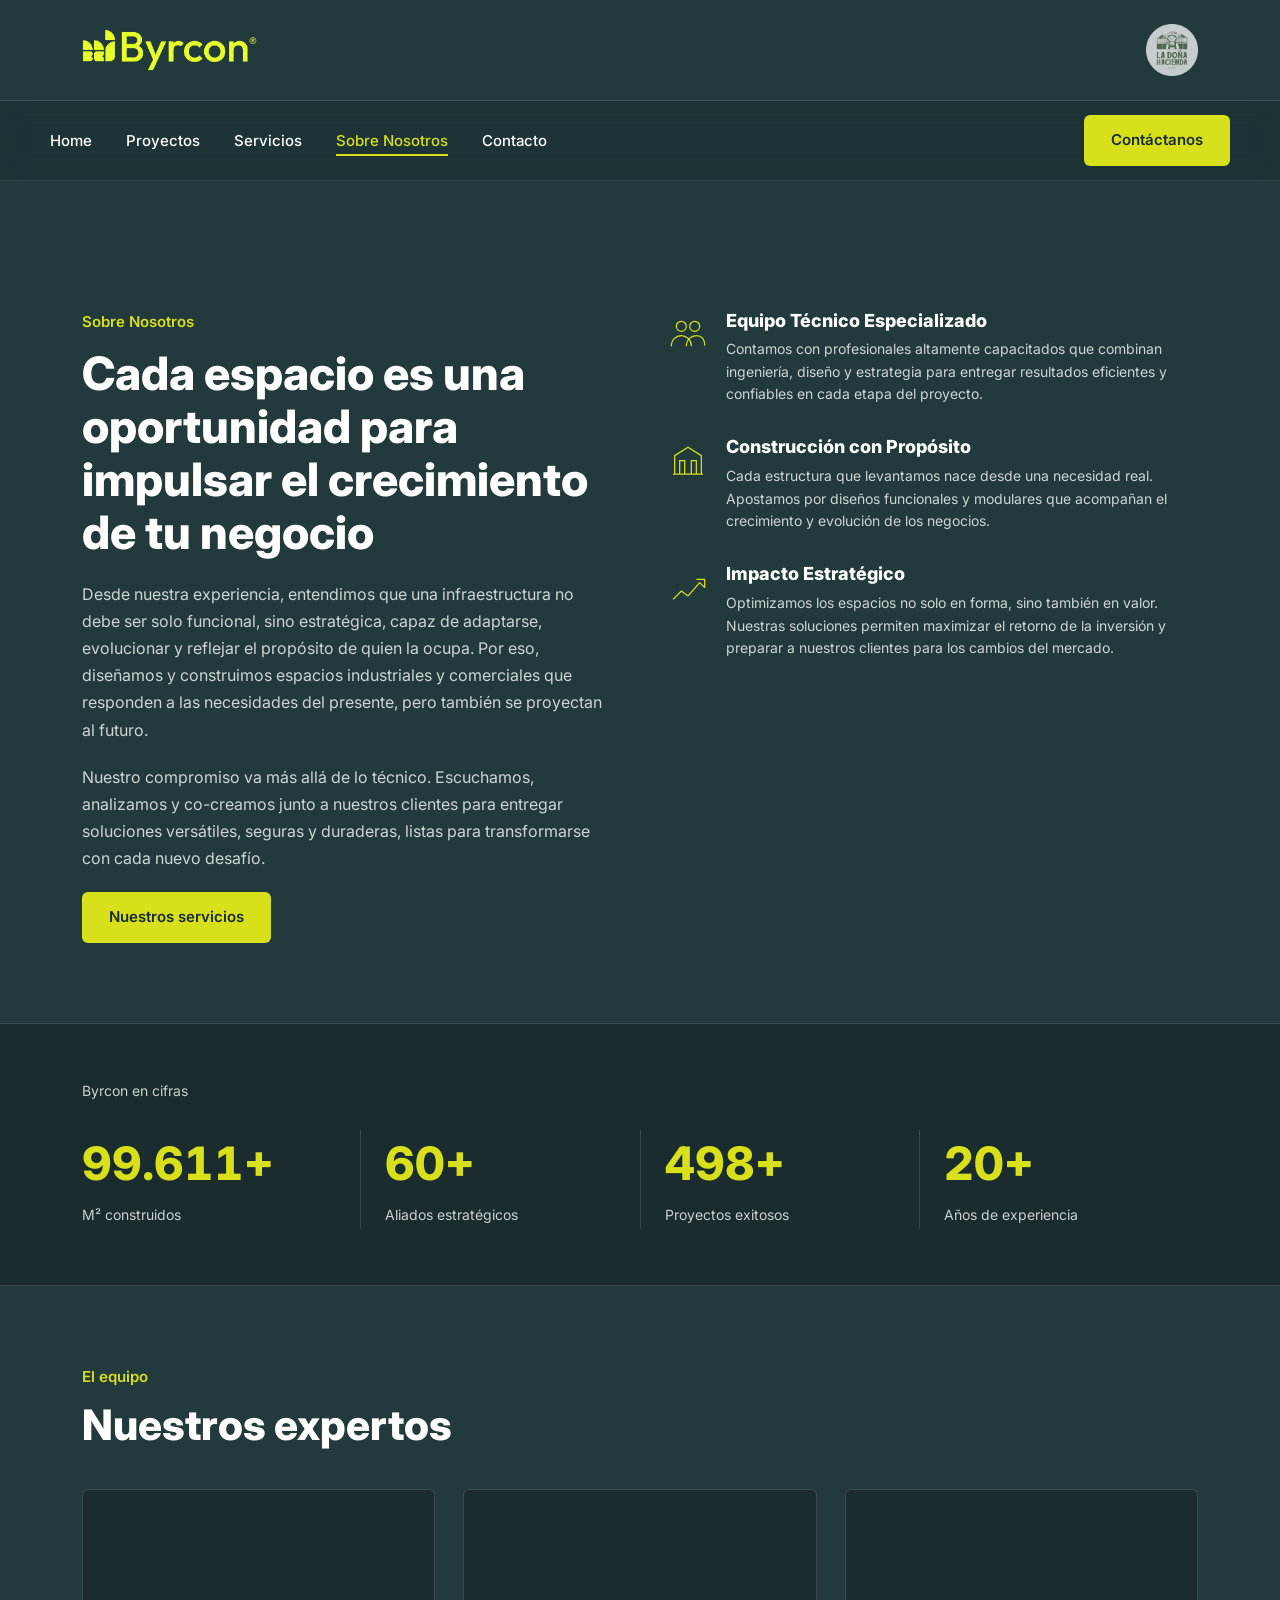
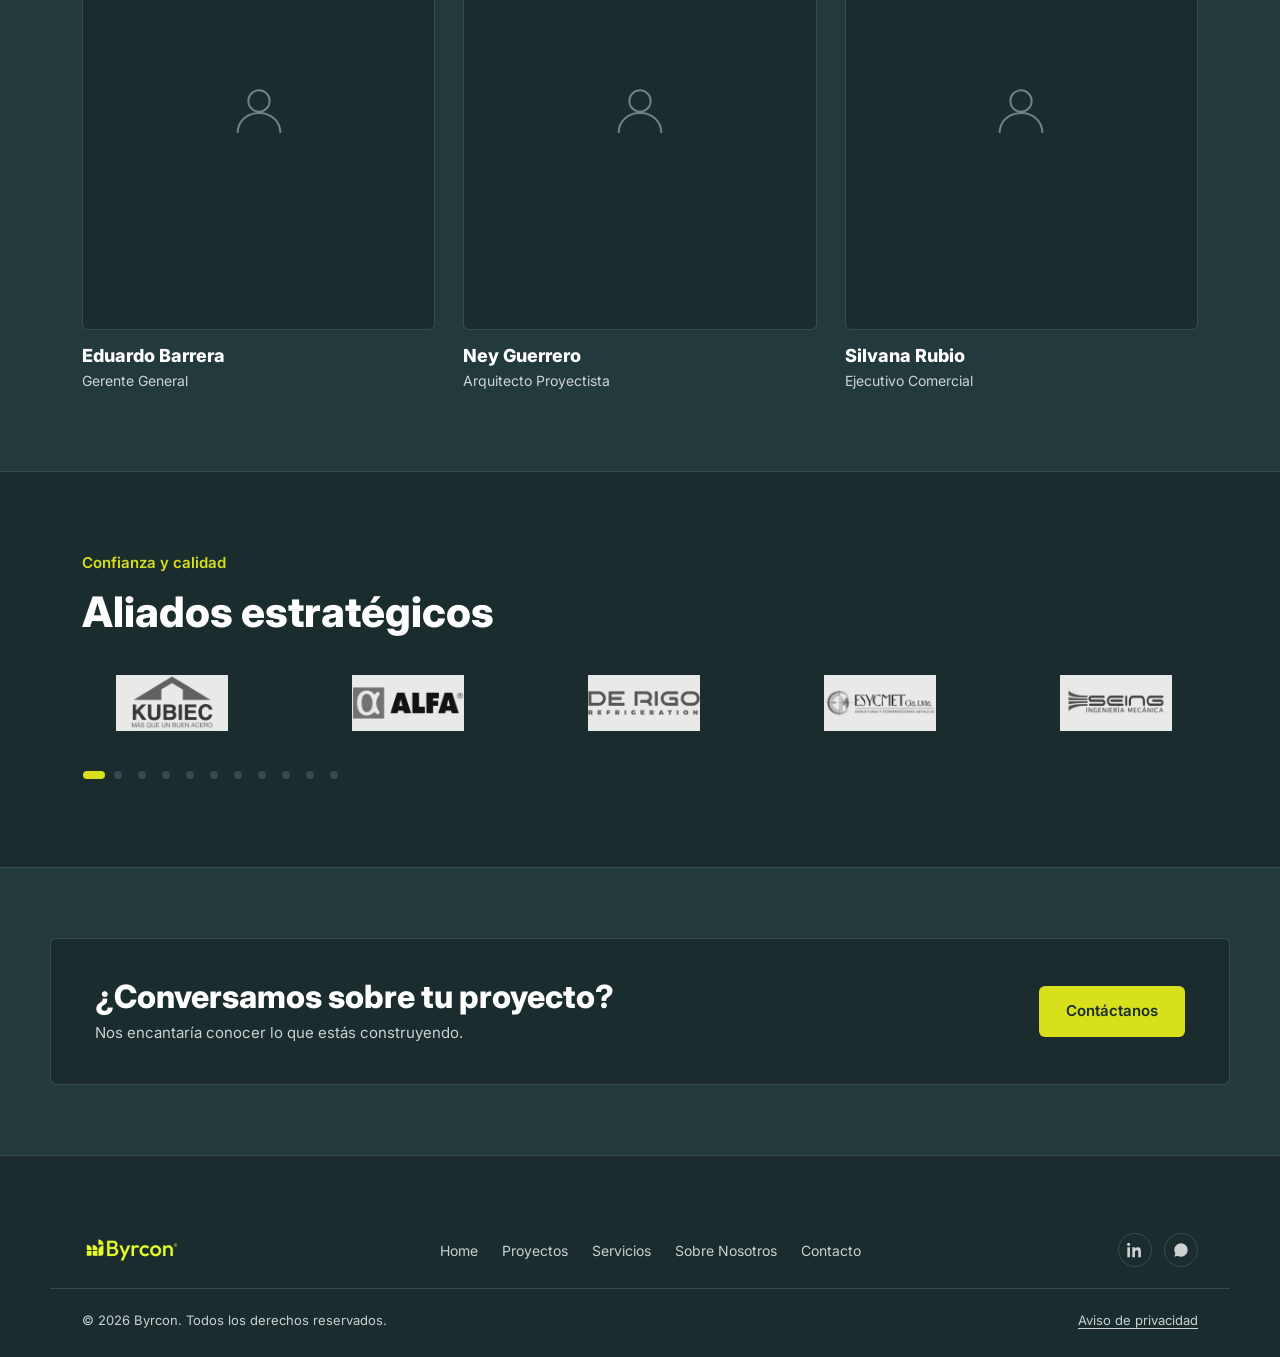
==== commit ff632825: "Actualización de logos 23/09/2026" ====
--- a/pages/nosotros.html
+++ b/pages/nosotros.html
@@ -31,7 +31,7 @@
           <img src="../images/byrcon-logo-cropped.png" alt="Byrcon" class="logo-img">
         </a>
         <a class="partner-brand-link" href="https://ladonahacienda.com.ec/" target="_blank" rel="noopener noreferrer" aria-label="Visitar La Doña Hacienda (sitio externo, se abre en una pestaña nueva)">
-          <img src="../images/dona-hacienda-logo.png" alt="La Doña Hacienda" class="partner-brand-logo">
+          <img src="../images/dona-hacienda-logo.webp" alt="La Doña Hacienda" class="partner-brand-logo">
         </a>
       </div>
     </div>
--- a/css/base.css
+++ b/css/base.css
@@ -76,7 +76,7 @@
   flex:1;
   display:flex;align-items:center;justify-content:space-between;
 }
-.header-top .logo-img{height:36px;width:auto;}
+.header-top .logo-img{height:42px;width:auto;}
 
 .header-bottom{
   position:relative;
@@ -94,7 +94,12 @@
 .logo-img{height:34px;width:auto;}
 
 .partner-brand-link{display:flex;align-items:center;flex-shrink:0;}
-.partner-brand-logo{height:68px;width:auto;}
+.partner-brand-logo{
+  height:52px;width:auto;
+  opacity:0.75;
+  transition:opacity 0.2s ease;
+}
+.partner-brand-link:hover .partner-brand-logo{opacity:1;}
 
 .primary-nav ul{display:flex;gap:34px;}
 .primary-nav a{
@@ -112,7 +117,7 @@
 
 @media (max-width:900px){
   .site-header{--header-top-h:77px;}
-  .header-top .logo-img{height:28px;}
+  .header-top .logo-img{height:32px;}
   .partner-brand-link{display:none;}
 
   .primary-nav{
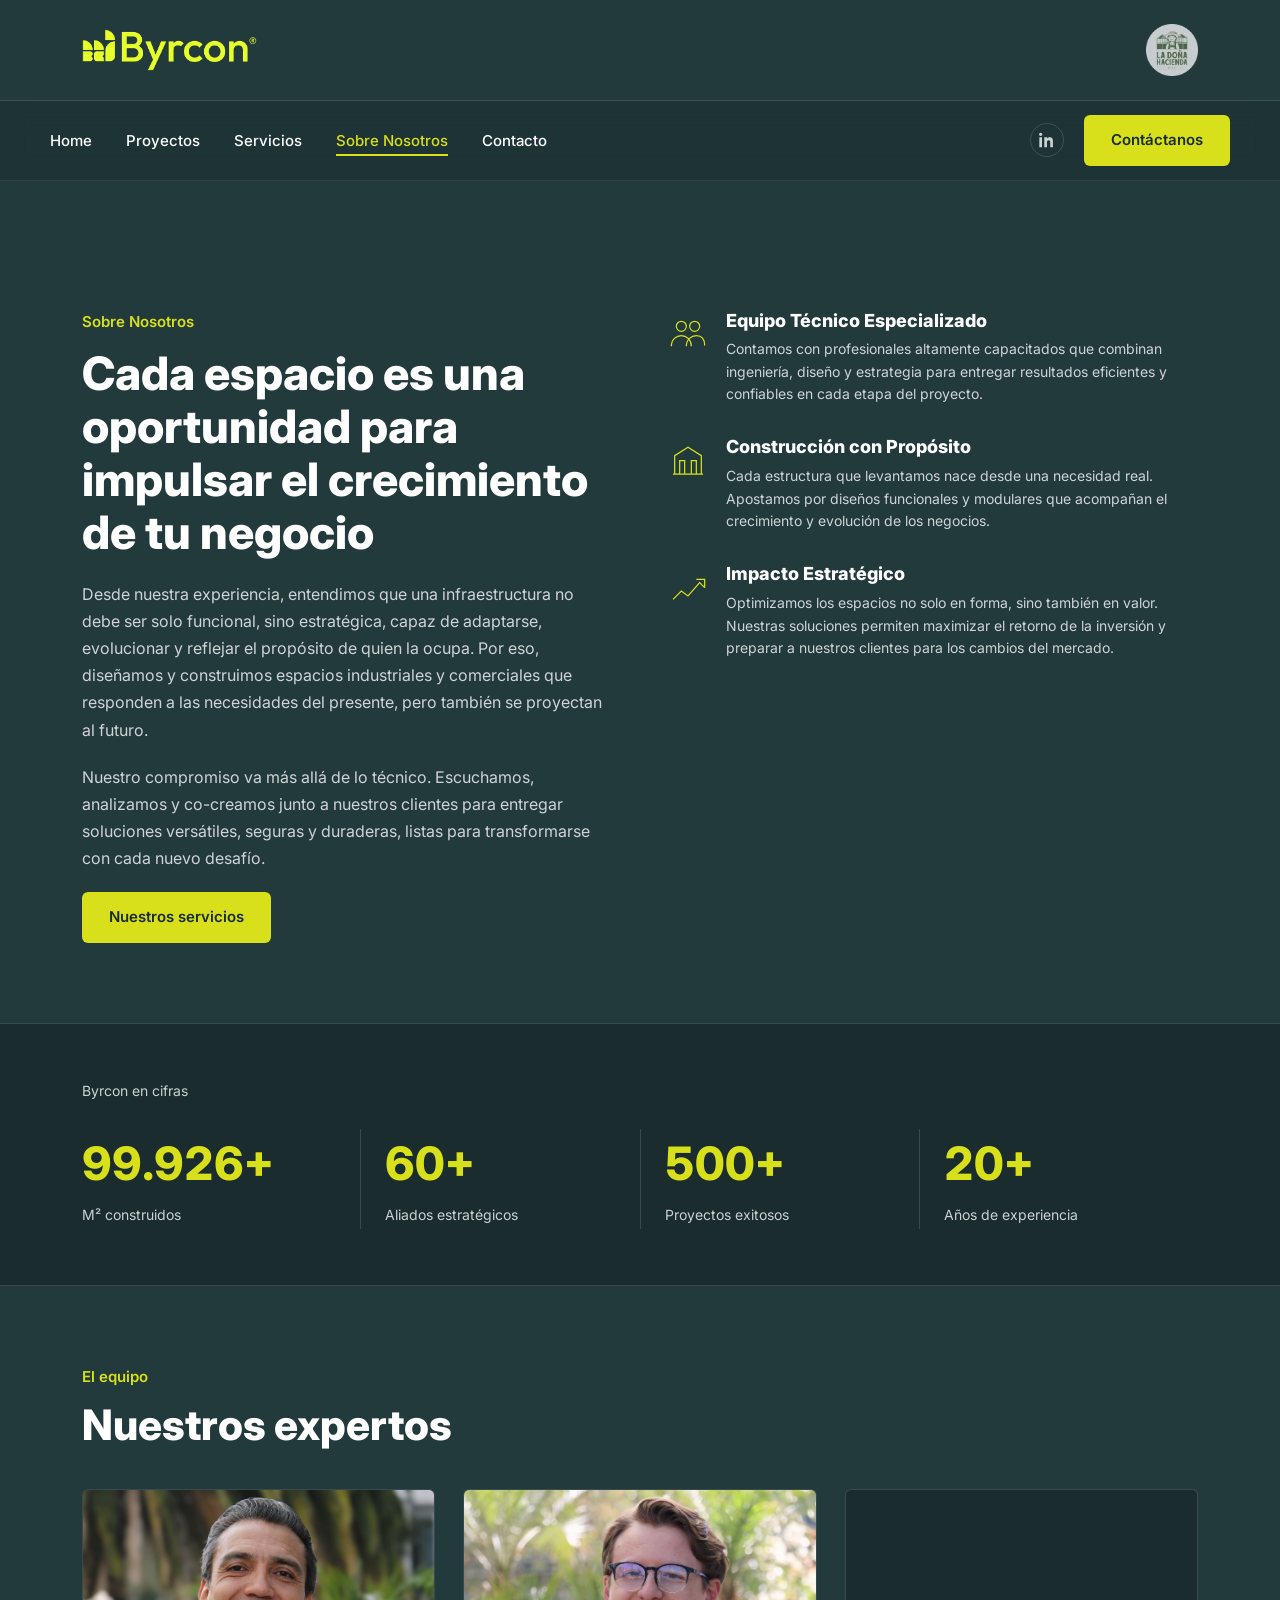
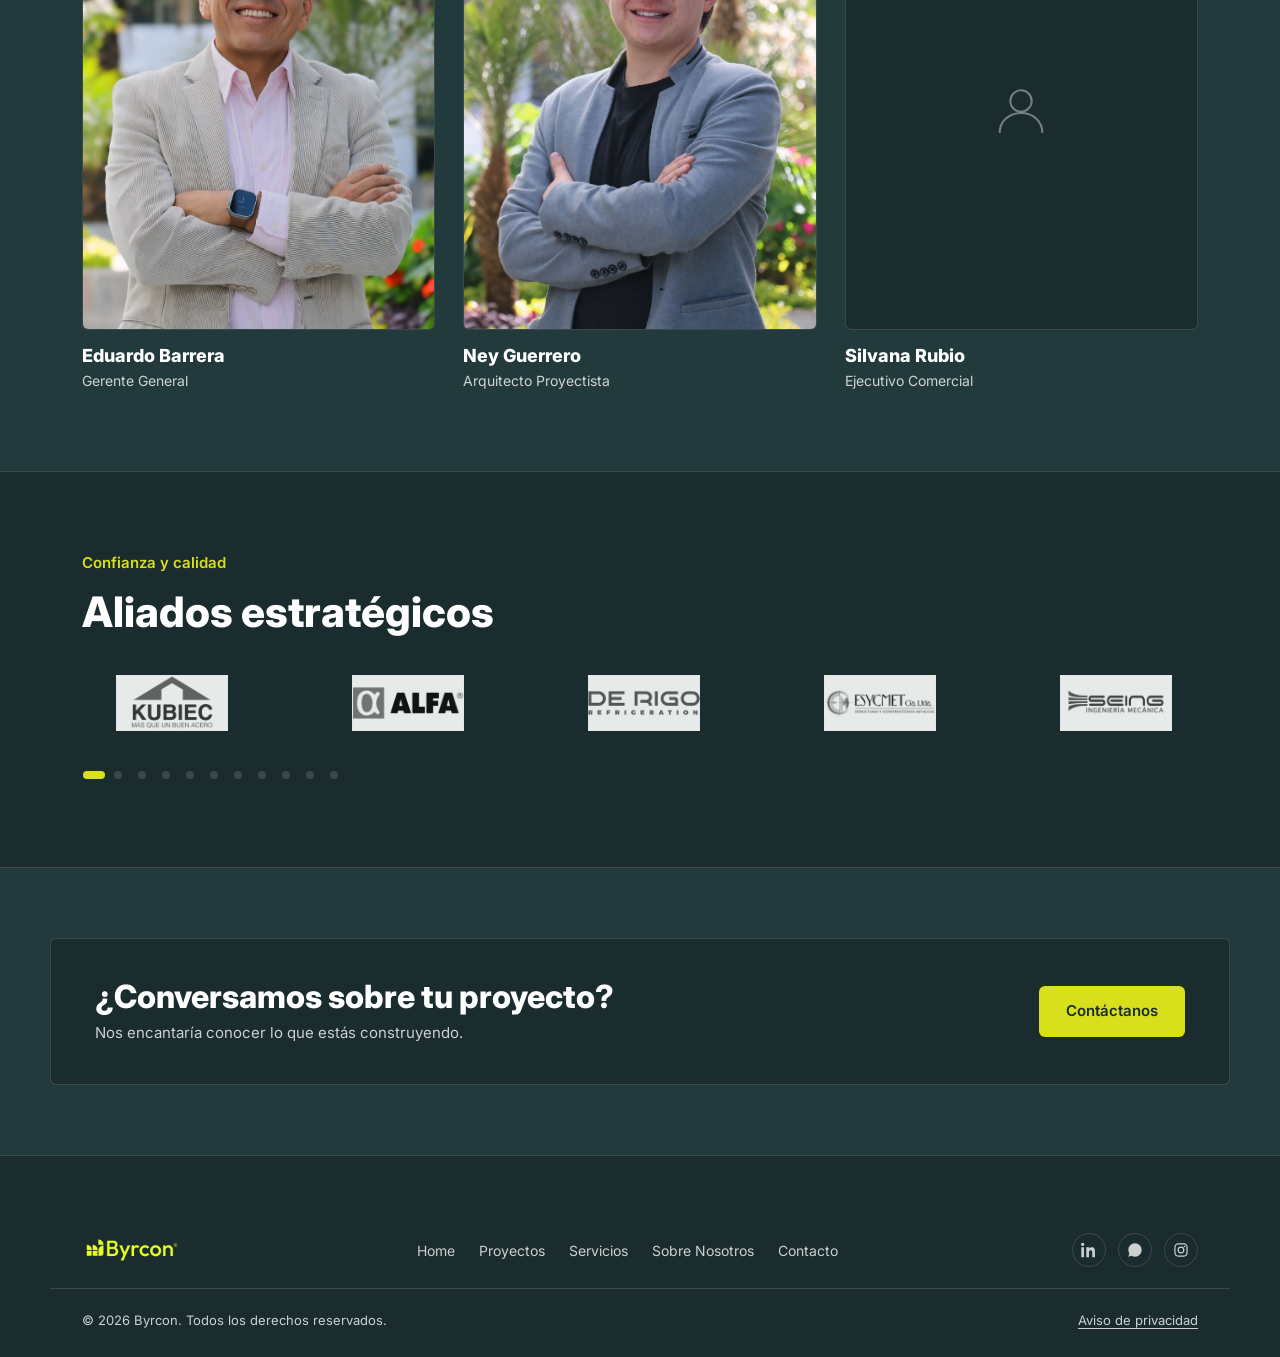
==== commit b2e4d6d8: "actualizaciones de parte de la subida a hostinger" ====
--- a/pages/nosotros.html
+++ b/pages/nosotros.html
@@ -49,6 +49,9 @@
         </nav>
 
         <div class="header-right">
+          <a class="social-icon" href="https://www.linkedin.com/company/byrcon/" aria-label="LinkedIn" target="_blank" rel="noopener noreferrer">
+            <svg viewBox="0 0 24 24" fill="currentColor"><path d="M4.98 3.5C4.98 4.9 3.9 6 2.5 6S0 4.9 0 3.5 1.1 1 2.5 1s2.48 1.1 2.48 2.5zM.5 8h4V23h-4V8zM8.5 8h3.8v2.05h.05c.53-1 1.83-2.05 3.77-2.05 4.03 0 4.78 2.65 4.78 6.1V23h-4v-6.9c0-1.65-.03-3.77-2.3-3.77-2.3 0-2.65 1.8-2.65 3.65V23h-4V8z"/></svg>
+          </a>
           <a href="../index.html#contacto" class="btn btn-accent">Contáctanos</a>
           <button class="menu-toggle" id="menuToggle" aria-label="Abrir menú" aria-expanded="false">
             <span></span><span></span><span></span>
@@ -144,24 +147,18 @@
         <!-- Cuando haya foto real: reemplazar
            <div class="team-photo team-photo-pending" aria-hidden="true"><svg>...</svg></div>
            por
-           <div class="team-photo"><img src="../images/equipo/sss.jpg" alt="Empleado1"></div> -->
+           <div class="team-photo"><img src="../images/equipo-byrcon/silvana-rubio.jpg" alt="Silvana Rubio" loading="lazy"></div> -->
         <div class="team-grid">
           <div class="team-card">
-            <div class="team-photo team-photo-pending" aria-hidden="true">
-              <svg viewBox="0 0 48 48" fill="none" stroke="var(--text-muted)" stroke-width="1.5">
-                <circle cx="24" cy="18" r="8" />
-                <path d="M8 42c0-9 7-15 16-15s16 6 16 15" />
-              </svg>
+            <div class="team-photo">
+              <img src="../images/equipo-byrcon/eduardo-barrera.png" alt="Eduardo Barrera" loading="lazy">
             </div>
             <h3>Eduardo Barrera</h3>
             <p>Gerente General</p>
           </div>
           <div class="team-card">
-            <div class="team-photo team-photo-pending" aria-hidden="true">
-              <svg viewBox="0 0 48 48" fill="none" stroke="var(--text-muted)" stroke-width="1.5">
-                <circle cx="24" cy="18" r="8" />
-                <path d="M8 42c0-9 7-15 16-15s16 6 16 15" />
-              </svg>
+            <div class="team-photo">
+              <img src="../images/equipo-byrcon/ney-guerrero.png" alt="Ney Guerrero" loading="lazy">
             </div>
             <h3>Ney Guerrero</h3>
             <p>Arquitecto Proyectista</p>
@@ -250,6 +247,9 @@
               d="M17.5 14.4c-.3-.1-1.7-.9-2-1-.3-.1-.5-.1-.7.1-.2.3-.8 1-.9 1.2-.2.2-.3.2-.6.1-.3-.1-1.3-.5-2.4-1.5-.9-.8-1.5-1.8-1.7-2.1-.2-.3 0-.5.1-.6.1-.1.3-.3.4-.5.1-.1.2-.3.3-.4.1-.2 0-.4 0-.5C10 9 9.5 7.8 9.3 7.3c-.2-.5-.4-.4-.5-.4h-.5c-.2 0-.5.1-.7.3-.3.3-1 1-1 2.4s1 2.8 1.2 3c.1.2 2 3.1 4.9 4.3.7.3 1.2.5 1.6.6.7.2 1.3.2 1.8.1.5-.1 1.7-.7 1.9-1.4.2-.7.2-1.2.2-1.4-.1-.1-.3-.2-.6-.4zM12 2C6.5 2 2 6.5 2 12c0 1.9.5 3.6 1.5 5.2L2 22l4.9-1.3C8.4 21.5 10.1 22 12 22c5.5 0 10-4.5 10-10S17.5 2 12 2z" />
           </svg>
         </a>
+        <a class="social-icon" href="https://www.instagram.com/byrconstruye/" aria-label="Instagram" target="_blank" rel="noopener noreferrer">
+          <svg viewBox="0 0 24 24" fill="currentColor"><path d="M12 2c2.717 0 3.056.01 4.122.06 1.065.05 1.79.217 2.428.465.66.254 1.216.598 1.772 1.153a4.908 4.908 0 011.153 1.772c.247.637.415 1.363.465 2.428.047 1.066.06 1.405.06 4.122 0 2.717-.01 3.056-.06 4.122-.05 1.065-.218 1.79-.465 2.428a4.883 4.883 0 01-1.153 1.772 4.915 4.915 0 01-1.772 1.153c-.637.247-1.363.415-2.428.465-1.066.047-1.405.06-4.122.06-2.717 0-3.056-.01-4.122-.06-1.065-.05-1.79-.218-2.428-.465a4.89 4.89 0 01-1.772-1.153 4.904 4.904 0 01-1.153-1.772c-.248-.637-.415-1.363-.465-2.428C2.013 15.056 2 14.717 2 12c0-2.717.01-3.056.06-4.122.05-1.066.217-1.79.465-2.428a4.88 4.88 0 011.153-1.772A4.897 4.897 0 015.45 2.525c.638-.248 1.362-.415 2.428-.465C8.944 2.013 9.283 2 12 2zm0 1.802c-2.67 0-2.986.01-4.04.059-.976.045-1.505.207-1.858.344-.466.181-.8.398-1.15.748-.35.35-.566.683-.747 1.15-.137.352-.3.882-.344 1.857-.048 1.055-.058 1.37-.058 4.04 0 2.67.01 2.986.058 4.04.045.977.207 1.505.344 1.858.181.466.397.8.748 1.15.35.35.683.566 1.15.747.352.137.882.3 1.857.344 1.054.048 1.37.058 4.04.058 2.67 0 2.987-.01 4.04-.058.977-.045 1.505-.207 1.858-.344.466-.181.8-.398 1.15-.748.35-.35.566-.683.747-1.15.137-.352.3-.882.344-1.857.048-1.055.058-1.37.058-4.04 0-2.67-.01-2.986-.058-4.04-.045-.977-.207-1.505-.344-1.858a3.09 3.09 0 00-.748-1.15 3.09 3.09 0 00-1.15-.747c-.352-.137-.882-.3-1.857-.344-1.054-.048-1.37-.058-4.04-.058zM12 6.865a5.135 5.135 0 100 10.27 5.135 5.135 0 000-10.27zm0 8.468a3.333 3.333 0 110-6.666 3.333 3.333 0 010 6.666zm6.538-8.671a1.2 1.2 0 11-2.4 0 1.2 1.2 0 012.4 0z"/></svg>
+        </a>
       </div>
     </div>
 
--- a/css/base.css
+++ b/css/base.css
@@ -119,6 +119,7 @@
   .site-header{--header-top-h:77px;}
   .header-top .logo-img{height:32px;}
   .partner-brand-link{display:none;}
+  .header-right .social-icon{display:none;}
 
   .primary-nav{
     position:absolute;left:0;right:0;top:100%;
--- a/css/nosotros.css
+++ b/css/nosotros.css
@@ -32,7 +32,7 @@
   display:flex;align-items:center;justify-content:center;
   margin-bottom:16px;overflow:hidden;
 }
-.team-photo img{width:100%;height:100%;object-fit:cover;}
+.team-photo img{width:100%;height:100%;object-fit:cover;object-position:center 20%;}
 .team-photo-pending svg{width:64px;height:64px;opacity:0.5;}
 .team-card h3{font-size:18px;margin-bottom:4px;}
 .team-card p{font-size:14px;color:var(--text-muted);}
